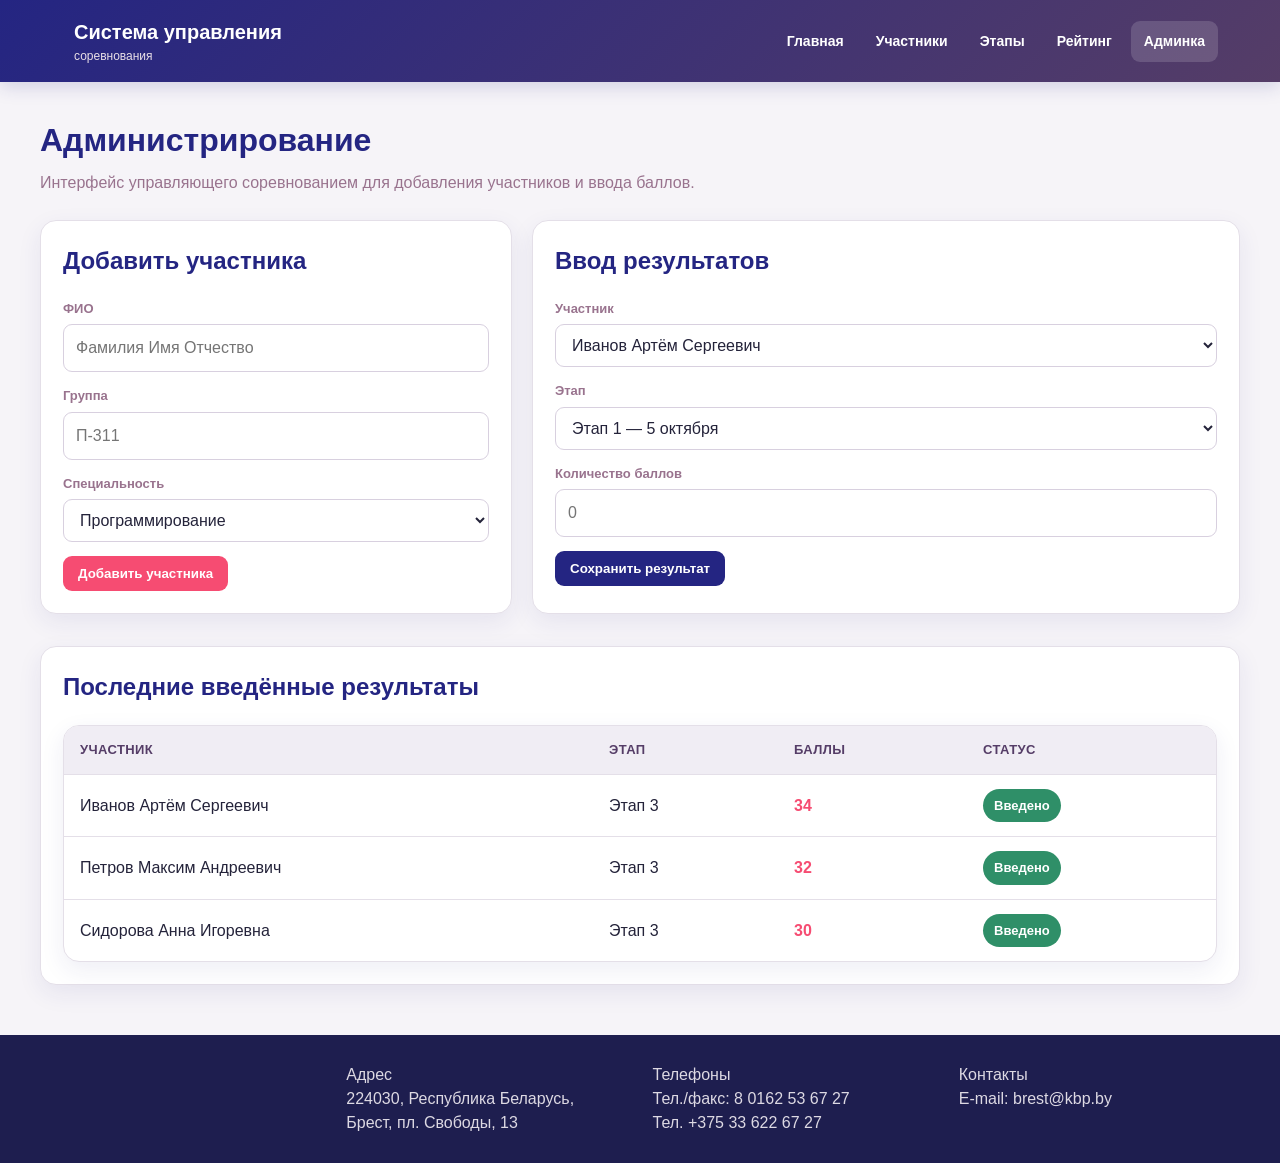
==== admin.html @ 1fe4ecc0 "Add files via upload господи, спаси и сохрани" ====
<!DOCTYPE html>
<html lang="ru">
<head>
    <meta charset="UTF-8">
    <meta name="viewport" content="width=device-width, initial-scale=1.0">
    <meta name="description" content="Система управления многоэтапными соревнованиями">
    <title>Админка — Управление соревнованием</title>
    <link rel="stylesheet" href="style.css">
</head>
<body>
<header class="site-header">
    <div class="header-inner">
        <a class="brand" href="index.html">
            <div class="brand-mark"></div>
            <div><div class="brand-title">Система управления</div><div class="brand-subtitle">соревнования</div></div>
        </a>
        <nav class="nav" aria-label="Основная навигация">
    <a href="index.html">Главная</a>
    <a href="list.html">Участники</a>
    <a href="stages.html">Этапы</a>
    <a href="results.html">Рейтинг</a>
    <a class="active" href="admin.html">Админка</a>
</nav>

    </div>
</header>
<main><div class="container">
<h1 class="page-title">Администрирование</h1>
<p class="page-lead">Интерфейс управляющего соревнованием для добавления участников и ввода баллов.</p>


<section class="admin-grid">
    <div class="card">
        <h2>Добавить участника</h2>
        <form action="#" method="post">
            <div class="form-row"><label for="fio">ФИО</label><input id="fio" name="fio" type="text" placeholder="Фамилия Имя Отчество"></div>
            <div class="form-row"><label for="admin-group">Группа</label><input id="admin-group" name="group" type="text" placeholder="П-311"></div>
            <div class="form-row"><label for="admin-speciality">Специальность</label><select id="admin-speciality" name="speciality"><option>Программирование</option><option>Правоведение</option><option>Логистика</option><option>Экономика</option></select></div>
            <button class="btn pink" type="submit">Добавить участника</button>
        </form>
    </div>

    <div class="card">
        <h2>Ввод результатов</h2>
        <form action="#" method="post">
            <div class="form-row"><label for="participant">Участник</label><select id="participant" name="participant"><option>Иванов Артём Сергеевич</option><option>Петров Максим Андреевич</option><option>Сидорова Анна Игоревна</option><option>Кузнецов Дмитрий Олегович</option></select></div>
            <div class="form-row"><label for="stage">Этап</label><select id="stage" name="stage"><option>Этап 1 — 5 октября</option><option>Этап 2 — 7 октября</option><option>Этап 3 — 9 октября</option></select></div>
            <div class="form-row"><label for="score">Количество баллов</label><input id="score" name="score" type="number" min="0" placeholder="0"></div>
            <button class="btn" type="submit">Сохранить результат</button>
        </form>
    </div>
</section>

<section class="section">
    <div class="card">
        <h2>Последние введённые результаты</h2>
        <div class="table-wrap">
            <table>
                <thead><tr><th>Участник</th><th>Этап</th><th>Баллы</th><th>Статус</th></tr></thead>
                <tbody>
                    <tr><td>Иванов Артём Сергеевич</td><td>Этап 3</td><td class="points">34</td><td><span class="badge green">Введено</span></td></tr>
                    <tr><td>Петров Максим Андреевич</td><td>Этап 3</td><td class="points">32</td><td><span class="badge green">Введено</span></td></tr>
                    <tr><td>Сидорова Анна Игоревна</td><td>Этап 3</td><td class="points">30</td><td><span class="badge green">Введено</span></td></tr>
                </tbody>
            </table>
        </div>
    </div>
</section>
</div></main>
<footer class="site-footer">
    <div class="container footer-grid">
        <div>
            <div class="footer-logo"></div>
        </div>
        <div>
            <div class="footer-title">Адрес</div>
            224030, Республика Беларусь,<br>
            Брест, пл. Свободы, 13
        </div>
        <div>
            <div class="footer-title">Телефоны</div>
            Тел./факс: 8 0162 53 67 27<br>
            Тел. +375 33 622 67 27
        </div>
        <div>
            <div class="footer-title">Контакты</div>
            E-mail: brest@kbp.by
        </div>
    </div>
</footer>

</body>
</html>
---- style.css ----
:root {
    --blue: #242582;
    --purple: #553D67;
    --pink: #F64C72;
    --muted: #99738E;
    --bg: #f6f4f8;
    --white: #ffffff;
    --text: #24233a;
    --border: #e4dfe8;
    --success: #2f8f68;
    --shadow: 0 8px 25px rgba(36, 37, 130, .08);
}

* { box-sizing: border-box; }
html { scroll-behavior: smooth; }

body {
    margin: 0;
    font-family: Inter, Arial, sans-serif;
    background: var(--bg);
    color: var(--text);
    line-height: 1.5;
}

a { color: inherit; text-decoration: none; }

.site-header {
    background: linear-gradient(135deg, var(--blue), var(--purple));
    color: var(--white);
    position: sticky;
    top: 0;
    z-index: 20;
    box-shadow: 0 4px 18px rgba(36,37,130,.18);
}

.header-inner {
    max-width: 1200px;
    margin: auto;
    min-height: 82px;
    display: flex;
    align-items: center;
    justify-content: space-between;
    gap: 28px;
    padding: 14px 22px;
}

.brand {
    display: flex;
    align-items: center;
    gap: 12px;
    min-width: 220px;
}

.brand-mark {
    border-radius: 12px;
    display: grid;
    place-items: center;
    background: url('/img/logo16.png');
}

.brand-title { font-size: 20px; font-weight: 800; }
.brand-subtitle { color: #e9dfe7; font-size: 12px; }

.nav {
    display: flex;
    flex-wrap: wrap;
    justify-content: flex-end;
    gap: 6px;
}

.nav a {
    padding: 10px 13px;
    border-radius: 9px;
    color: #fff;
    font-size: 14px;
    font-weight: 700;
    transition: .2s;
}

.nav a:hover, .nav a.active { background: rgba(255,255,255,.15); }

.container {
    width: min(1200px, calc(100% - 40px));
    margin: 0 auto;
}

main { min-height: calc(100vh - 220px); padding: 34px 0 50px; }

.hero {
    background: linear-gradient(135deg, var(--blue), var(--purple));
    color: white;
    border-radius: 22px;
    padding: 38px;
    box-shadow: var(--shadow);
    margin-bottom: 30px;
}

.hero h1 { margin: 0 0 10px; font-size: clamp(30px, 5vw, 48px); }
.hero p { max-width: 750px; margin: 0; color: #eeeaf1; }

.badges { display: flex; flex-wrap: wrap; gap: 8px; margin-top: 22px; }
.badge {
    display: inline-flex;
    padding: 7px 11px;
    border-radius: 999px;
    background: rgba(255,255,255,.13);
    color: white;
    font-size: 13px;
    font-weight: 700;
}
.badge.pink { background: var(--pink); }
.badge.green { background: var(--success); }

.page-title { margin: 0 0 7px; font-size: 32px; color: var(--blue); }
.page-lead { margin: 0 0 25px; color: var(--muted); }

.grid {
    display: grid;
    grid-template-columns: repeat(3, 1fr);
    gap: 18px;
}

.grid-2 { grid-template-columns: repeat(2, 1fr); }
.grid-4 { grid-template-columns: repeat(4, 1fr); }

.card {
    background: var(--white);
    border: 1px solid var(--border);
    border-radius: 16px;
    padding: 22px;
    box-shadow: var(--shadow);
}

.card h2, .card h3 { margin-top: 0; color: var(--blue); }
.card p:last-child { margin-bottom: 0; }

.stage-card { position: relative; overflow: hidden; }
.stage-number {
    position: absolute;
    right: 18px;
    top: 15px;
    font-size: 36px;
    font-weight: 900;
    color: rgba(36,37,130,.08);
}

.date { color: var(--pink); font-weight: 800; font-size: 14px; }
.muted { color: var(--muted); }

.btn {
    display: inline-flex;
    align-items: center;
    justify-content: center;
    gap: 7px;
    border: 0;
    border-radius: 9px;
    padding: 10px 15px;
    background: var(--blue);
    color: white;
    font-weight: 800;
    cursor: pointer;
}
.btn:hover { background: var(--purple); }
.btn.pink { background: var(--pink); }
.btn.light { background: #eeeaf2; color: var(--purple); }

.actions { display: flex; flex-wrap: wrap; gap: 10px; margin-top: 17px; }

.section { margin-top: 32px; }

.stats {
    display: grid;
    grid-template-columns: repeat(4, 1fr);
    gap: 15px;
    margin: 25px 0;
}
.stat {
    background: white;
    border: 1px solid var(--border);
    border-radius: 15px;
    padding: 20px;
}
.stat-value { font-size: 28px; font-weight: 900; color: var(--blue); }
.stat-label { color: var(--muted); font-size: 13px; }

.table-wrap {
    overflow-x: auto;
    background: white;
    border: 1px solid var(--border);
    border-radius: 16px;
    box-shadow: var(--shadow);
}
table { width: 100%; border-collapse: collapse; min-width: 760px; }
th, td { padding: 14px 16px; text-align: left; border-bottom: 1px solid var(--border); }
th {
    background: #f0edf4;
    color: var(--purple);
    font-size: 13px;
    text-transform: uppercase;
    letter-spacing: .03em;
}
tr:last-child td { border-bottom: 0; }
.rank { font-weight: 900; color: var(--blue); }
.points { font-weight: 900; color: var(--pink); }

.top-1 td:first-child, .top-2 td:first-child, .top-3 td:first-child { font-weight: 900; }
.top-1 { background: #fff5f7; }
.top-2 { background: #f8f5fb; }
.top-3 { background: #fbf8fa; }

.filter-box {
    background: white;
    border: 1px solid var(--border);
    border-radius: 16px;
    padding: 20px;
    margin-bottom: 18px;
}
.filters {
    display: grid;
    grid-template-columns: 2fr 1fr 1fr 1fr;
    gap: 12px;
}
label { display: block; font-size: 13px; color: var(--muted); font-weight: 700; margin-bottom: 6px; }
input, select {
    width: 100%;
    padding: 11px 12px;
    border: 1px solid #d8d0df;
    border-radius: 9px;
    background: white;
    color: var(--text);
    font: inherit;
}
input:focus, select:focus { outline: 2px solid rgba(246,76,114,.2); border-color: var(--pink); }

.notice {
    padding: 14px 17px;
    border-left: 4px solid var(--pink);
    background: #fff1f4;
    border-radius: 8px;
    margin: 18px 0;
}

.progress {
    height: 9px;
    background: #ece8ef;
    border-radius: 99px;
    overflow: hidden;
}
.progress span {
    display: block;
    height: 100%;
    background: var(--pink);
    border-radius: inherit;
}

.admin-grid {
    display: grid;
    grid-template-columns: 1fr 1.5fr;
    gap: 20px;
}
.form-row { margin-bottom: 14px; }

.site-footer {
    background: #1e1e4f;
    color: #ddd9e3;
    padding: 28px 0;
}
.footer-grid {
    display: grid;
    grid-template-columns: 1fr 1fr 1fr 1fr;
    gap: 25px;
}
.footer-logo { background-image: url(/img/logo16.png);}

@media (max-width: 900px) {
    .header-inner { align-items: flex-start; flex-direction: column; }
    .nav { justify-content: flex-start; }
    .grid, .grid-4, .stats, .footer-grid { grid-template-columns: repeat(2, 1fr); }
    .filters, .admin-grid { grid-template-columns: 1fr 1fr; }
}
@media (max-width: 600px) {
    .container { width: min(100% - 24px, 1200px); }
    main { padding-top: 22px; }
    .hero { padding: 25px; }
    .grid, .grid-2, .grid-4, .stats, .footer-grid, .filters, .admin-grid { grid-template-columns: 1fr; }
    .nav a { padding: 8px 9px; }
    .brand { min-width: 0; }
}
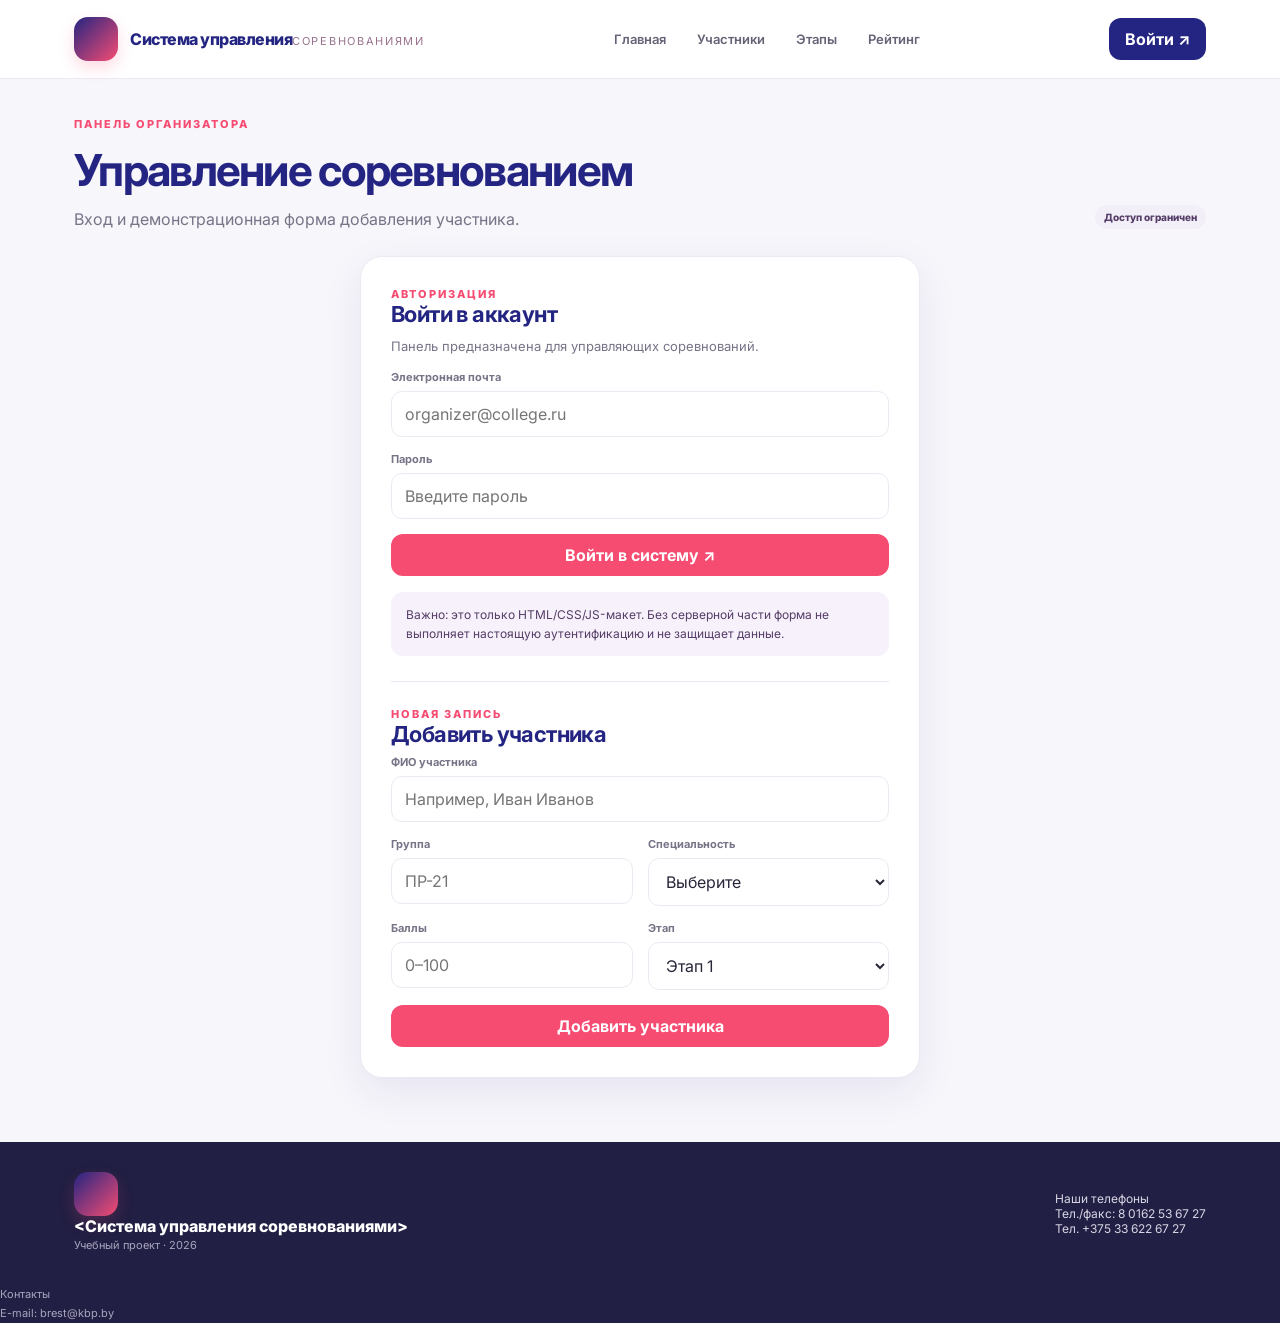
==== commit 04022c50: "Add files via upload" ====
--- a/admin.html
+++ b/admin.html
@@ -1,93 +1,9 @@
-<!DOCTYPE html>
-<html lang="ru">
-<head>
-    <meta charset="UTF-8">
-    <meta name="viewport" content="width=device-width, initial-scale=1.0">
-    <meta name="description" content="Система управления многоэтапными соревнованиями">
-    <title>Админка — Управление соревнованием</title>
-    <link rel="stylesheet" href="style.css">
-</head>
-<body>
-<header class="site-header">
-    <div class="header-inner">
-        <a class="brand" href="index.html">
-            <div class="brand-mark"></div>
-            <div><div class="brand-title">Система управления</div><div class="brand-subtitle">соревнования</div></div>
-        </a>
-        <nav class="nav" aria-label="Основная навигация">
-    <a href="index.html">Главная</a>
-    <a href="list.html">Участники</a>
-    <a href="stages.html">Этапы</a>
-    <a href="results.html">Рейтинг</a>
-    <a class="active" href="admin.html">Админка</a>
-</nav>
-
-    </div>
-</header>
-<main><div class="container">
-<h1 class="page-title">Администрирование</h1>
-<p class="page-lead">Интерфейс управляющего соревнованием для добавления участников и ввода баллов.</p>
-
-
-<section class="admin-grid">
-    <div class="card">
-        <h2>Добавить участника</h2>
-        <form action="#" method="post">
-            <div class="form-row"><label for="fio">ФИО</label><input id="fio" name="fio" type="text" placeholder="Фамилия Имя Отчество"></div>
-            <div class="form-row"><label for="admin-group">Группа</label><input id="admin-group" name="group" type="text" placeholder="П-311"></div>
-            <div class="form-row"><label for="admin-speciality">Специальность</label><select id="admin-speciality" name="speciality"><option>Программирование</option><option>Правоведение</option><option>Логистика</option><option>Экономика</option></select></div>
-            <button class="btn pink" type="submit">Добавить участника</button>
-        </form>
-    </div>
-
-    <div class="card">
-        <h2>Ввод результатов</h2>
-        <form action="#" method="post">
-            <div class="form-row"><label for="participant">Участник</label><select id="participant" name="participant"><option>Иванов Артём Сергеевич</option><option>Петров Максим Андреевич</option><option>Сидорова Анна Игоревна</option><option>Кузнецов Дмитрий Олегович</option></select></div>
-            <div class="form-row"><label for="stage">Этап</label><select id="stage" name="stage"><option>Этап 1 — 5 октября</option><option>Этап 2 — 7 октября</option><option>Этап 3 — 9 октября</option></select></div>
-            <div class="form-row"><label for="score">Количество баллов</label><input id="score" name="score" type="number" min="0" placeholder="0"></div>
-            <button class="btn" type="submit">Сохранить результат</button>
-        </form>
-    </div>
-</section>
-
-<section class="section">
-    <div class="card">
-        <h2>Последние введённые результаты</h2>
-        <div class="table-wrap">
-            <table>
-                <thead><tr><th>Участник</th><th>Этап</th><th>Баллы</th><th>Статус</th></tr></thead>
-                <tbody>
-                    <tr><td>Иванов Артём Сергеевич</td><td>Этап 3</td><td class="points">34</td><td><span class="badge green">Введено</span></td></tr>
-                    <tr><td>Петров Максим Андреевич</td><td>Этап 3</td><td class="points">32</td><td><span class="badge green">Введено</span></td></tr>
-                    <tr><td>Сидорова Анна Игоревна</td><td>Этап 3</td><td class="points">30</td><td><span class="badge green">Введено</span></td></tr>
-                </tbody>
-            </table>
-        </div>
-    </div>
-</section>
-</div></main>
-<footer class="site-footer">
-    <div class="container footer-grid">
-        <div>
-            <div class="footer-logo"></div>
-        </div>
-        <div>
-            <div class="footer-title">Адрес</div>
-            224030, Республика Беларусь,<br>
-            Брест, пл. Свободы, 13
-        </div>
-        <div>
-            <div class="footer-title">Телефоны</div>
-            Тел./факс: 8 0162 53 67 27<br>
-            Тел. +375 33 622 67 27
-        </div>
-        <div>
-            <div class="footer-title">Контакты</div>
-            E-mail: brest@kbp.by
-        </div>
-    </div>
-</footer>
-
-</body>
-</html>
+<!doctype html>
+<html lang="ru"><head><meta charset="utf-8"><meta name="viewport" content="width=device-width, initial-scale=1"><title>Администрирование — Соревнования</title><link rel="stylesheet" href="style.css"></head><body><div id="header"></div>
+<main><div class="container"><div class="page-title"><div><div class="eyebrow">Панель организатора</div><h1>Управление соревнованием</h1><p>Вход и демонстрационная форма добавления участника.</p></div><span class="pill">Доступ ограничен</span></div>
+<div class="form-card"><div class="eyebrow">Авторизация</div><h2>Войти в аккаунт</h2><p class="lead" style="font-size:13px">Панель предназначена для управляющих соревнований.</p><div class="toast" role="status" aria-live="polite"></div>
+<form id="login-form" data-demo-form><div class="form-grid"><div class="field full"><label for="email">Электронная почта</label><input id="email" type="email" placeholder="organizer@college.ru" required></div><div class="field full"><label for="password">Пароль</label><input id="password" type="password" placeholder="Введите пароль" required minlength="6"></div><div class="full"><button class="button button-primary" type="submit" style="width:100%">Войти в систему ↗</button></div></div></form>
+<div class="notice">Важно: это только HTML/CSS/JS-макет. Без серверной части форма не выполняет настоящую аутентификацию и не защищает данные.</div>
+<hr style="border:0;border-top:1px solid var(--border);margin:25px 0">
+<div class="eyebrow">Новая запись</div><h2>Добавить участника</h2><form data-demo-form><div class="form-grid"><div class="field full"><label for="full-name">ФИО участника</label><input id="full-name" placeholder="Например, Иван Иванов" required></div><div class="field"><label for="group">Группа</label><input id="group" placeholder="ПР-21" required></div><div class="field"><label for="spec">Специальность</label><select id="spec" required><option value="">Выберите</option><option>Программирование</option><option>Правоведение</option><option>Логистика</option><option>Экономика</option></select></div><div class="field"><label for="score">Баллы</label><input id="score" type="number" min="0" max="100" placeholder="0–100" required></div><div class="field"><label for="stage">Этап</label><select id="stage"><option>Этап 1</option><option>Этап 2</option><option>Этап 3</option></select></div><div class="full"><button class="button button-primary" type="submit" style="width:100%">Добавить участника</button></div></div></form>
+</div></div></main><div id="footer"></div><script src="layout.js"></script><script src="app.js"></script></body></html>
--- a/style.css
+++ b/style.css
@@ -1,289 +1,166 @@
+@import url('https://fonts.googleapis.com/css2?family=Inter:wght@400;500;600;700;800&display=swap');
 
 :root {
-    --blue: #242582;
-    --purple: #553D67;
-    --pink: #F64C72;
-    --muted: #99738E;
-    --bg: #f6f4f8;
-    --white: #ffffff;
-    --text: #24233a;
-    --border: #e4dfe8;
-    --success: #2f8f68;
-    --shadow: 0 8px 25px rgba(36, 37, 130, .08);
+  --navy: #242582;
+  --purple: #553D67;
+  --pink: #F64C72;
+  --mauve: #99738E;
+  --ink: #29263a;
+  --muted: #777487;
+  --surface: #ffffff;
+  --background: #f7f6fb;
+  --border: #ece9f2;
+  --success: #25856b;
+  --shadow: 0 14px 40px rgba(36, 37, 130, .08);
+}
+* { box-sizing: border-box; }
+html { scroll-behavior: smooth; }
+body { margin: 0; font-family: Inter, Arial, sans-serif; background: var(--background); color: var(--ink); }
+a { color: inherit; text-decoration: none; }
+button, input, select { font: inherit; }
+button, .button { border: 0; cursor: pointer; border-radius: 12px; padding: 11px 16px; font-weight: 700; transition: .2s ease; }
+button:hover, .button:hover { transform: translateY(-1px); }
+.button-primary, button.primary { background: var(--pink); color: white; }
+.button-secondary { background: #f0edf7; color: var(--purple); }
+.button-outline { border: 1px solid var(--border); color: var(--purple); background: white; }
+.site-header { background: white; border-bottom: 1px solid var(--border); position: sticky; top: 0; z-index: 10; }
+.header-inner { max-width: 1180px; padding: 17px 24px; margin: auto; display: flex; align-items: center; justify-content: space-between; gap: 24px; }
+.brand { display: flex; align-items: center; gap: 12px; min-width: 230px; }
+.brand-mark { width: 44px; height: 44px; border-radius: 14px; display: grid; place-items: center; color: white; font-size: 21px; font-weight: 800; background: linear-gradient(135deg, var(--navy), var(--pink)); box-shadow: 0 7px 16px #f64c7233; }
+.brand-name { font-weight: 800; letter-spacing: -.5px; color: var(--navy); }
+.brand-subtitle { font-size: 11px; letter-spacing: 1.7px; text-transform: uppercase; color: var(--mauve); margin-top: 4px; }
+.main-nav { display: flex; align-items: center; gap: 5px; flex-wrap: wrap; }
+.main-nav a { color: #666276; font-size: 13px; font-weight: 600; padding: 11px 13px; border-radius: 10px; }
+.main-nav a:hover, .main-nav a.active { background: #f3eff8; color: var(--navy); }
+.header-login { background: var(--navy); color: white; white-space: nowrap; }
+.container { width: min(1132px, calc(100% - 40px)); margin: 0 auto; }
+main { min-height: calc(100vh - 190px); padding: 38px 0 64px; }
+.eyebrow { text-transform: uppercase; letter-spacing: 2px; color: var(--pink); font-size: 11px; font-weight: 800; }
+h1, h2, h3, p { margin-top: 0; }
+h1 { font-size: clamp(30px, 4vw, 44px); letter-spacing: -1.7px; margin: 12px 0; color: var(--navy); }
+h2 { font-size: 22px; letter-spacing: -.6px; color: var(--navy); margin-bottom: 8px; }
+h3 { font-size: 16px; }
+.lead { color: var(--muted); line-height: 1.7; max-width: 640px; }
+.hero { overflow: hidden; position: relative; padding: 38px; border-radius: 26px; color: white; background: linear-gradient(120deg, var(--navy), var(--purple) 70%, var(--mauve)); box-shadow: var(--shadow); }
+.hero h1 { color: white; max-width: 630px; }
+.hero p { color: #efedf8; line-height: 1.7; max-width: 570px; }
+.hero .eyebrow { color: #ffb7c7; }
+.hero-content { position: relative; z-index: 1; max-width: 700px; }
+.hero-orb { position: absolute; width: 310px; height: 310px; border: 1px solid #ffffff22; border-radius: 50%; right: -40px; top: -95px; box-shadow: 0 0 0 35px #ffffff09, 0 0 0 70px #ffffff07; }
+.hero-actions { display: flex; gap: 10px; flex-wrap: wrap; margin-top: 22px; }
+.hero .button-secondary { background: white; color: var(--navy); }
+.section-head { display: flex; justify-content: space-between; align-items: end; gap: 20px; margin: 34px 0 18px; }
+.section-head p { margin: 0; color: var(--muted); font-size: 13px; }
+.stats-grid { display: grid; grid-template-columns: repeat(4, 1fr); gap: 15px; margin-top: 20px; }
+.stat-card, .card { background: white; border: 1px solid var(--border); border-radius: 18px; padding: 21px; box-shadow: 0 5px 18px #24258205; }
+.stat-top { display: flex; justify-content: space-between; align-items: center; color: var(--muted); font-size: 12px; font-weight: 600; }
+.stat-icon { display: grid; place-items: center; width: 35px; height: 35px; background: #f4eff8; color: var(--purple); border-radius: 11px; font-size: 17px; }
+.stat-value { font-size: 29px; font-weight: 800; color: var(--navy); margin: 13px 0 5px; letter-spacing: -1px; }
+.stat-note { color: var(--muted); font-size: 11px; }
+.competition-grid { display: grid; grid-template-columns: repeat(2, 1fr); gap: 16px; }
+.competition-card { background: white; border: 1px solid var(--border); border-radius: 18px; padding: 22px; display: flex; gap: 16px; align-items: flex-start; transition: .2s ease; }
+.competition-card:hover { transform: translateY(-3px); box-shadow: var(--shadow); }
+.competition-icon { width: 48px; height: 48px; flex: 0 0 48px; display: grid; place-items: center; border-radius: 15px; background: #f2edf8; font-size: 22px; }
+.competition-card h3 { margin: 3px 0 7px; color: var(--navy); }
+.competition-card p { color: var(--muted); font-size: 12px; line-height: 1.6; margin-bottom: 13px; }
+.card-meta { display: flex; gap: 8px; flex-wrap: wrap; align-items: center; font-size: 11px; color: var(--muted); }
+.pill { display: inline-flex; align-items: center; gap: 5px; padding: 6px 9px; border-radius: 99px; font-size: 10px; font-weight: 800; background: #f2eff8; color: var(--purple); }
+.pill-pink { background: #fff0f3; color: #d63f60; }
+.pill-green { background: #eaf7f2; color: var(--success); }
+.progress { height: 6px; border-radius: 20px; background: #f0edf5; overflow: hidden; margin: 13px 0; }
+.progress span { display: block; height: 100%; background: linear-gradient(90deg, var(--pink), var(--mauve)); border-radius: inherit; }
+.page-title { display: flex; justify-content: space-between; gap: 20px; align-items: flex-end; margin-bottom: 27px; }
+.page-title p { color: var(--muted); margin-bottom: 0; }
+.toolbar { display: flex; gap: 10px; flex-wrap: wrap; margin-bottom: 18px; }
+.field { display: flex; flex-direction: column; gap: 7px; min-width: 150px; flex: 1; }
+.field label { font-size: 11px; color: var(--muted); font-weight: 700; }
+.field input, .field select, .toolbar input, .toolbar select { width: 100%; background: white; color: var(--ink); border: 1px solid var(--border); border-radius: 11px; padding: 12px 13px; outline: none; }
+.field input:focus, .field select:focus, .toolbar input:focus, .toolbar select:focus { border-color: var(--mauve); box-shadow: 0 0 0 3px #99738e20; }
+.toolbar .search { flex: 2; min-width: 220px; }
+.table-wrap { overflow-x: auto; border: 1px solid var(--border); border-radius: 16px; background: white; }
+table { width: 100%; border-collapse: collapse; text-align: left; white-space: nowrap; }
+th { background: #faf9fc; color: #888398; text-transform: uppercase; letter-spacing: .7px; font-size: 10px; padding: 15px 18px; }
+td { border-top: 1px solid #f0edf4; padding: 15px 18px; font-size: 12px; color: #5d596e; }
+td strong { color: var(--ink); }
+tbody tr:hover { background: #fcfaff; }
+.person { display: flex; align-items: center; gap: 10px; }
+.avatar { width: 34px; height: 34px; border-radius: 11px; display: grid; place-items: center; color: var(--purple); background: #f1edf7; font-weight: 800; font-size: 11px; }
+.points { color: var(--navy); font-weight: 800; }
+.table-actions { display: flex; gap: 8px; }
+.table-actions button { padding: 7px 10px; font-size: 11px; }
+.stage-grid { display: grid; grid-template-columns: repeat(3, 1fr); gap: 15px; }
+.stage-card { background: white; border: 1px solid var(--border); border-radius: 18px; padding: 22px; position: relative; }
+.stage-number { color: #e5ddeb; font-size: 38px; font-weight: 800; letter-spacing: -2px; }
+.stage-card h3 { color: var(--navy); margin: 8px 0; }
+.stage-card p { color: var(--muted); font-size: 12px; line-height: 1.6; }
+.stage-card .button { display: inline-block; margin-top: 8px; font-size: 11px; }
+.rating-top { display: grid; grid-template-columns: repeat(3, 1fr); gap: 15px; margin: 22px 0 28px; align-items: end; }
+.podium { background: white; border: 1px solid var(--border); border-radius: 20px; text-align: center; padding: 25px 16px; position: relative; }
+.podium.first { background: linear-gradient(160deg, #fff7f8, #fff); border-color: #ffd7df; padding-top: 34px; }
+.medal { font-size: 28px; margin-bottom: 10px; }
+.podium .avatar { width: 48px; height: 48px; border-radius: 50%; margin: 0 auto 12px; font-size: 14px; }
+.podium h3 { margin: 0 0 5px; color: var(--navy); }
+.podium p { margin: 0; font-size: 11px; color: var(--muted); }
+.podium .score { font-size: 25px; font-weight: 800; color: var(--pink); margin-top: 12px; }
+.form-card { max-width: 560px; margin: 0 auto; padding: 30px; background: white; border: 1px solid var(--border); border-radius: 22px; box-shadow: var(--shadow); }
+.form-grid { display: grid; grid-template-columns: 1fr 1fr; gap: 15px; }
+.form-grid .full { grid-column: 1 / -1; }
+.notice { padding: 13px 15px; border-radius: 12px; background: #f6f1fa; color: var(--purple); font-size: 12px; line-height: 1.6; margin: 16px 0; }
+.empty-state { display: none; padding: 28px; text-align: center; color: var(--muted); }
+.site-footer { background: #211f43; color: #d8d5e5; }
+.footer-inner { max-width: 1180px; margin: auto; padding: 30px 24px; display: flex; align-items: center; justify-content: space-between; gap: 20px; }
+.footer-brand { color: white; font-weight: 800; }
+.footer-copy { font-size: 11px; color: #a9a5bf; line-height: 1.7; }
+.footer-links { display: flex; gap: 18px; flex-wrap: wrap; font-size: 12px; }
+.footer-links a:hover { color: #ff9caf; }
+.toast { display: none; padding: 12px 15px; margin-bottom: 16px; border-radius: 11px; background: #eaf7f2; color: var(--success); font-size: 12px; }
+@media (max-width: 850px) {
+  .header-inner { flex-wrap: wrap; }
+  .main-nav { order: 3; width: 100%; overflow-x: auto; flex-wrap: nowrap; }
+  .main-nav a { white-space: nowrap; }
+  .stats-grid { grid-template-columns: repeat(2, 1fr); }
+  .competition-grid { grid-template-columns: 1fr; }
+  .stage-grid { grid-template-columns: 1fr; }
+}
+@media (max-width: 560px) {
+  .container { width: min(100% - 24px, 1132px); }
+  main { padding-top: 24px; }
+  .header-inner { padding: 13px 12px; }
+  .brand { min-width: auto; }
+  .header-login { padding: 10px 12px; }
+  .hero { padding: 25px 21px; border-radius: 20px; }
+  .stats-grid { gap: 10px; }
+  .stat-card { padding: 15px; }
+  .stat-value { font-size: 24px; }
+  .section-head, .page-title { align-items: flex-start; flex-direction: column; }
+  .rating-top { gap: 8px; }
+  .podium { padding: 17px 7px; }
+  .podium.first { padding-top: 24px; }
+  .podium h3 { font-size: 12px; }
+  .podium .score { font-size: 19px; }
+  .form-grid { grid-template-columns: 1fr; }
+  .form-grid .full { grid-column: auto; }
+  .form-card { padding: 21px; }
+  .footer-inner { align-items: flex-start; flex-direction: column; }
 }
 
-* { box-sizing: border-box; }
-html { scroll-behavior: smooth; }
-
-body {
-    margin: 0;
-    font-family: Inter, Arial, sans-serif;
-    background: var(--bg);
-    color: var(--text);
-    line-height: 1.5;
-}
-
-a { color: inherit; text-decoration: none; }
-
-.site-header {
-    background: linear-gradient(135deg, var(--blue), var(--purple));
-    color: var(--white);
-    position: sticky;
-    top: 0;
-    z-index: 20;
-    box-shadow: 0 4px 18px rgba(36,37,130,.18);
-}
-
-.header-inner {
-    max-width: 1200px;
-    margin: auto;
-    min-height: 82px;
-    display: flex;
-    align-items: center;
-    justify-content: space-between;
-    gap: 28px;
-    padding: 14px 22px;
-}
-
-.brand {
-    display: flex;
-    align-items: center;
-    gap: 12px;
-    min-width: 220px;
-}
-
-.brand-mark {
-    border-radius: 12px;
-    display: grid;
-    place-items: center;
-    background: url('/img/logo16.png');
-}
-
-.brand-title { font-size: 20px; font-weight: 800; }
-.brand-subtitle { color: #e9dfe7; font-size: 12px; }
-
-.nav {
-    display: flex;
-    flex-wrap: wrap;
-    justify-content: flex-end;
-    gap: 6px;
-}
-
-.nav a {
-    padding: 10px 13px;
-    border-radius: 9px;
-    color: #fff;
-    font-size: 14px;
-    font-weight: 700;
-    transition: .2s;
-}
-
-.nav a:hover, .nav a.active { background: rgba(255,255,255,.15); }
-
-.container {
-    width: min(1200px, calc(100% - 40px));
-    margin: 0 auto;
-}
-
-main { min-height: calc(100vh - 220px); padding: 34px 0 50px; }
-
-.hero {
-    background: linear-gradient(135deg, var(--blue), var(--purple));
-    color: white;
-    border-radius: 22px;
-    padding: 38px;
-    box-shadow: var(--shadow);
-    margin-bottom: 30px;
-}
-
-.hero h1 { margin: 0 0 10px; font-size: clamp(30px, 5vw, 48px); }
-.hero p { max-width: 750px; margin: 0; color: #eeeaf1; }
-
-.badges { display: flex; flex-wrap: wrap; gap: 8px; margin-top: 22px; }
-.badge {
-    display: inline-flex;
-    padding: 7px 11px;
-    border-radius: 999px;
-    background: rgba(255,255,255,.13);
-    color: white;
-    font-size: 13px;
-    font-weight: 700;
-}
-.badge.pink { background: var(--pink); }
-.badge.green { background: var(--success); }
-
-.page-title { margin: 0 0 7px; font-size: 32px; color: var(--blue); }
-.page-lead { margin: 0 0 25px; color: var(--muted); }
-
-.grid {
-    display: grid;
-    grid-template-columns: repeat(3, 1fr);
-    gap: 18px;
-}
-
-.grid-2 { grid-template-columns: repeat(2, 1fr); }
-.grid-4 { grid-template-columns: repeat(4, 1fr); }
-
-.card {
-    background: var(--white);
-    border: 1px solid var(--border);
-    border-radius: 16px;
-    padding: 22px;
-    box-shadow: var(--shadow);
-}
-
-.card h2, .card h3 { margin-top: 0; color: var(--blue); }
-.card p:last-child { margin-bottom: 0; }
-
-.stage-card { position: relative; overflow: hidden; }
-.stage-number {
-    position: absolute;
-    right: 18px;
-    top: 15px;
-    font-size: 36px;
-    font-weight: 900;
-    color: rgba(36,37,130,.08);
-}
-
-.date { color: var(--pink); font-weight: 800; font-size: 14px; }
-.muted { color: var(--muted); }
-
-.btn {
-    display: inline-flex;
-    align-items: center;
-    justify-content: center;
-    gap: 7px;
-    border: 0;
-    border-radius: 9px;
-    padding: 10px 15px;
-    background: var(--blue);
-    color: white;
-    font-weight: 800;
-    cursor: pointer;
-}
-.btn:hover { background: var(--purple); }
-.btn.pink { background: var(--pink); }
-.btn.light { background: #eeeaf2; color: var(--purple); }
-
-.actions { display: flex; flex-wrap: wrap; gap: 10px; margin-top: 17px; }
-
-.section { margin-top: 32px; }
-
-.stats {
-    display: grid;
-    grid-template-columns: repeat(4, 1fr);
-    gap: 15px;
-    margin: 25px 0;
-}
-.stat {
-    background: white;
-    border: 1px solid var(--border);
-    border-radius: 15px;
-    padding: 20px;
-}
-.stat-value { font-size: 28px; font-weight: 900; color: var(--blue); }
-.stat-label { color: var(--muted); font-size: 13px; }
-
-.table-wrap {
-    overflow-x: auto;
-    background: white;
-    border: 1px solid var(--border);
-    border-radius: 16px;
-    box-shadow: var(--shadow);
-}
-table { width: 100%; border-collapse: collapse; min-width: 760px; }
-th, td { padding: 14px 16px; text-align: left; border-bottom: 1px solid var(--border); }
-th {
-    background: #f0edf4;
-    color: var(--purple);
-    font-size: 13px;
-    text-transform: uppercase;
-    letter-spacing: .03em;
-}
-tr:last-child td { border-bottom: 0; }
-.rank { font-weight: 900; color: var(--blue); }
-.points { font-weight: 900; color: var(--pink); }
-
-.top-1 td:first-child, .top-2 td:first-child, .top-3 td:first-child { font-weight: 900; }
-.top-1 { background: #fff5f7; }
-.top-2 { background: #f8f5fb; }
-.top-3 { background: #fbf8fa; }
-
-.filter-box {
-    background: white;
-    border: 1px solid var(--border);
-    border-radius: 16px;
-    padding: 20px;
-    margin-bottom: 18px;
-}
-.filters {
-    display: grid;
-    grid-template-columns: 2fr 1fr 1fr 1fr;
-    gap: 12px;
-}
-label { display: block; font-size: 13px; color: var(--muted); font-weight: 700; margin-bottom: 6px; }
-input, select {
-    width: 100%;
-    padding: 11px 12px;
-    border: 1px solid #d8d0df;
-    border-radius: 9px;
-    background: white;
-    color: var(--text);
-    font: inherit;
-}
-input:focus, select:focus { outline: 2px solid rgba(246,76,114,.2); border-color: var(--pink); }
-
-.notice {
-    padding: 14px 17px;
-    border-left: 4px solid var(--pink);
-    background: #fff1f4;
-    border-radius: 8px;
-    margin: 18px 0;
-}
-
-.progress {
-    height: 9px;
-    background: #ece8ef;
-    border-radius: 99px;
-    overflow: hidden;
-}
-.progress span {
-    display: block;
-    height: 100%;
-    background: var(--pink);
-    border-radius: inherit;
-}
-
-.admin-grid {
-    display: grid;
-    grid-template-columns: 1fr 1.5fr;
-    gap: 20px;
-}
-.form-row { margin-bottom: 14px; }
-
-.site-footer {
-    background: #1e1e4f;
-    color: #ddd9e3;
-    padding: 28px 0;
-}
-.footer-grid {
-    display: grid;
-    grid-template-columns: 1fr 1fr 1fr 1fr;
-    gap: 25px;
-}
-.footer-logo { background-image: url(/img/logo16.png);}
-
-@media (max-width: 900px) {
-    .header-inner { align-items: flex-start; flex-direction: column; }
-    .nav { justify-content: flex-start; }
-    .grid, .grid-4, .stats, .footer-grid { grid-template-columns: repeat(2, 1fr); }
-    .filters, .admin-grid { grid-template-columns: 1fr 1fr; }
-}
-@media (max-width: 600px) {
-    .container { width: min(100% - 24px, 1200px); }
-    main { padding-top: 22px; }
-    .hero { padding: 25px; }
-    .grid, .grid-2, .grid-4, .stats, .footer-grid, .filters, .admin-grid { grid-template-columns: 1fr; }
-    .nav a { padding: 8px 9px; }
-    .brand { min-width: 0; }
-}
+/* Ведомость результатов первого этапа */
+.results-title { margin-top: 24px; }
+.results-summary { display: grid; grid-template-columns: repeat(3, 1fr); gap: 15px; margin: 22px 0; }
+.result-stat { background: white; border: 1px solid var(--border); border-radius: 17px; padding: 20px 22px; box-shadow: 0 5px 18px #24258205; }
+.result-stat span, .result-stat small { display: block; color: var(--muted); font-size: 12px; }
+.result-stat strong { display: block; color: var(--navy); font-size: 29px; letter-spacing: -.8px; margin: 9px 0 4px; }
+.results-table-wrap { border-radius: 14px; }
+.results-table { min-width: 1260px; }
+.results-table th { background: var(--navy); color: white; text-transform: none; letter-spacing: 0; text-align: center; line-height: 1.5; padding: 14px 10px; }
+.results-table th:nth-child(2), .results-table td:nth-child(2) { text-align: left; }
+.results-table td { text-align: center; padding: 13px 10px; }
+.results-table td:nth-child(2) { min-width: 190px; }
+.results-table tbody tr.top-row { background: #fffaf2; }
+.results-table tbody tr.top-2 { background: #f7f6fb; }
+.results-table tbody tr.top-3 { background: #fff5f2; }
+.results-table tbody tr.top-row td:first-child { font-size: 17px; }
+.percent-pill { display: inline-block; min-width: 60px; padding: 6px 9px; border-radius: 99px; background: #fff0f4; color: #d63865; font-size: 11px; font-weight: 800; }
+.source-note { color: var(--muted); font-size: 11px; line-height: 1.6; margin-top: 15px; }
+@media (max-width: 650px) { .results-summary { grid-template-columns: 1fr; } .result-stat { padding: 16px; } }
+@media print { #header, #footer, .button, .notice { display: none !important; } body { background: white; } main { padding: 0; } .container { width: 100%; } .results-table { min-width: 0; font-size: 8px; } .results-table th, .results-table td { padding: 5px 3px; font-size: 8px; } .results-table-wrap { overflow: visible; border: 0; } .results-table { white-space: normal; } }
